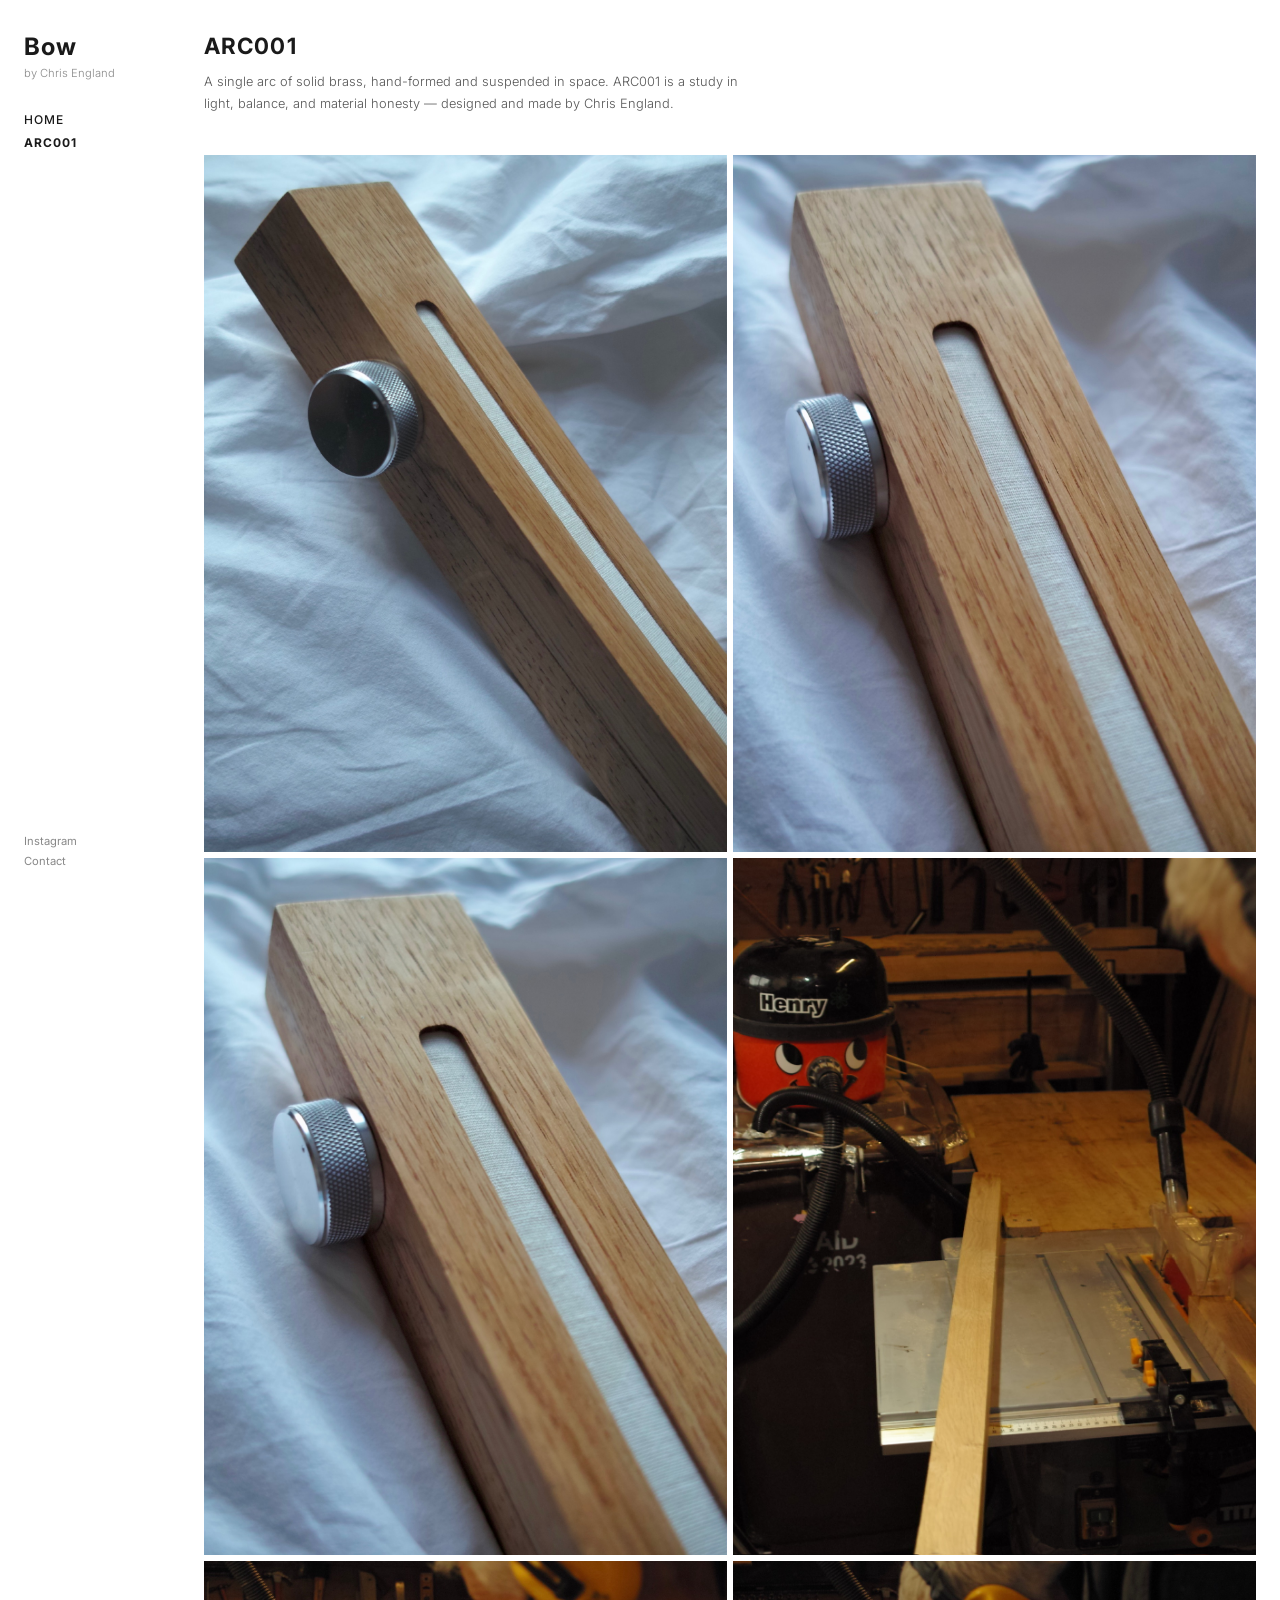
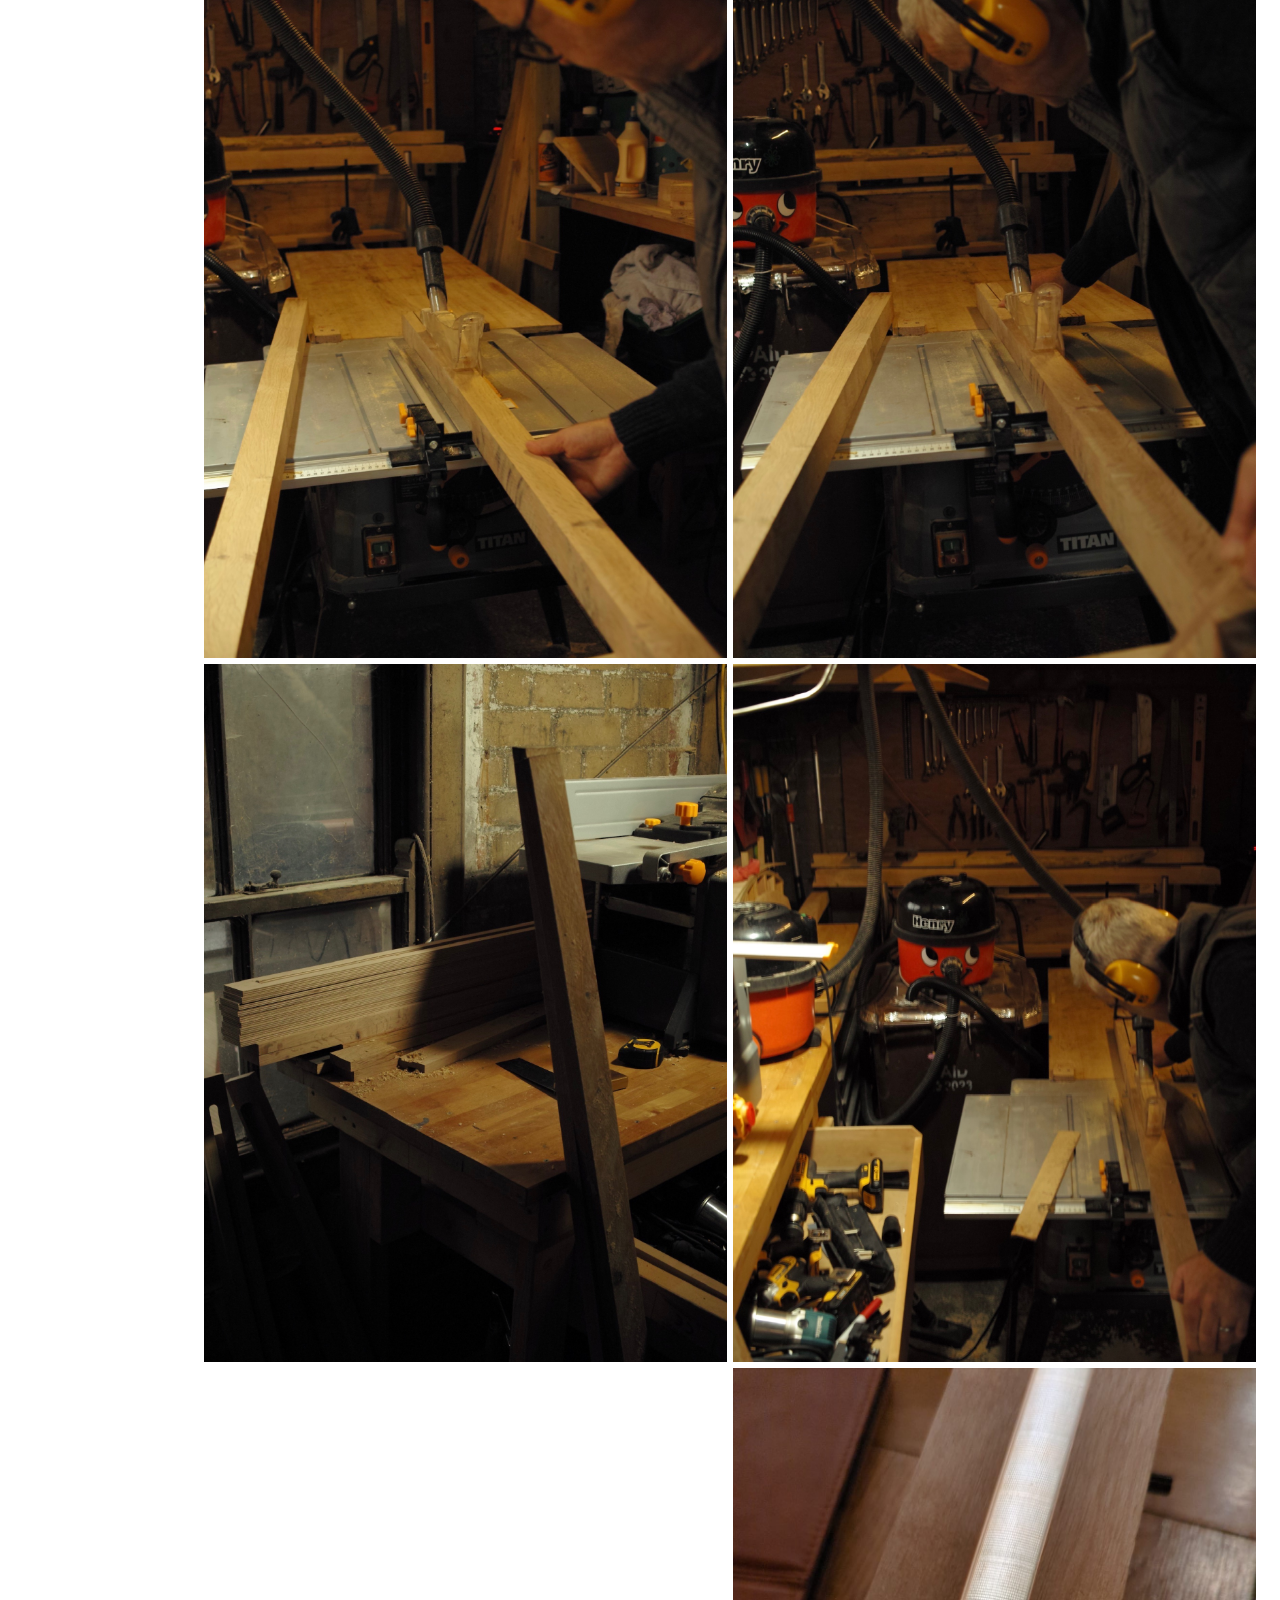
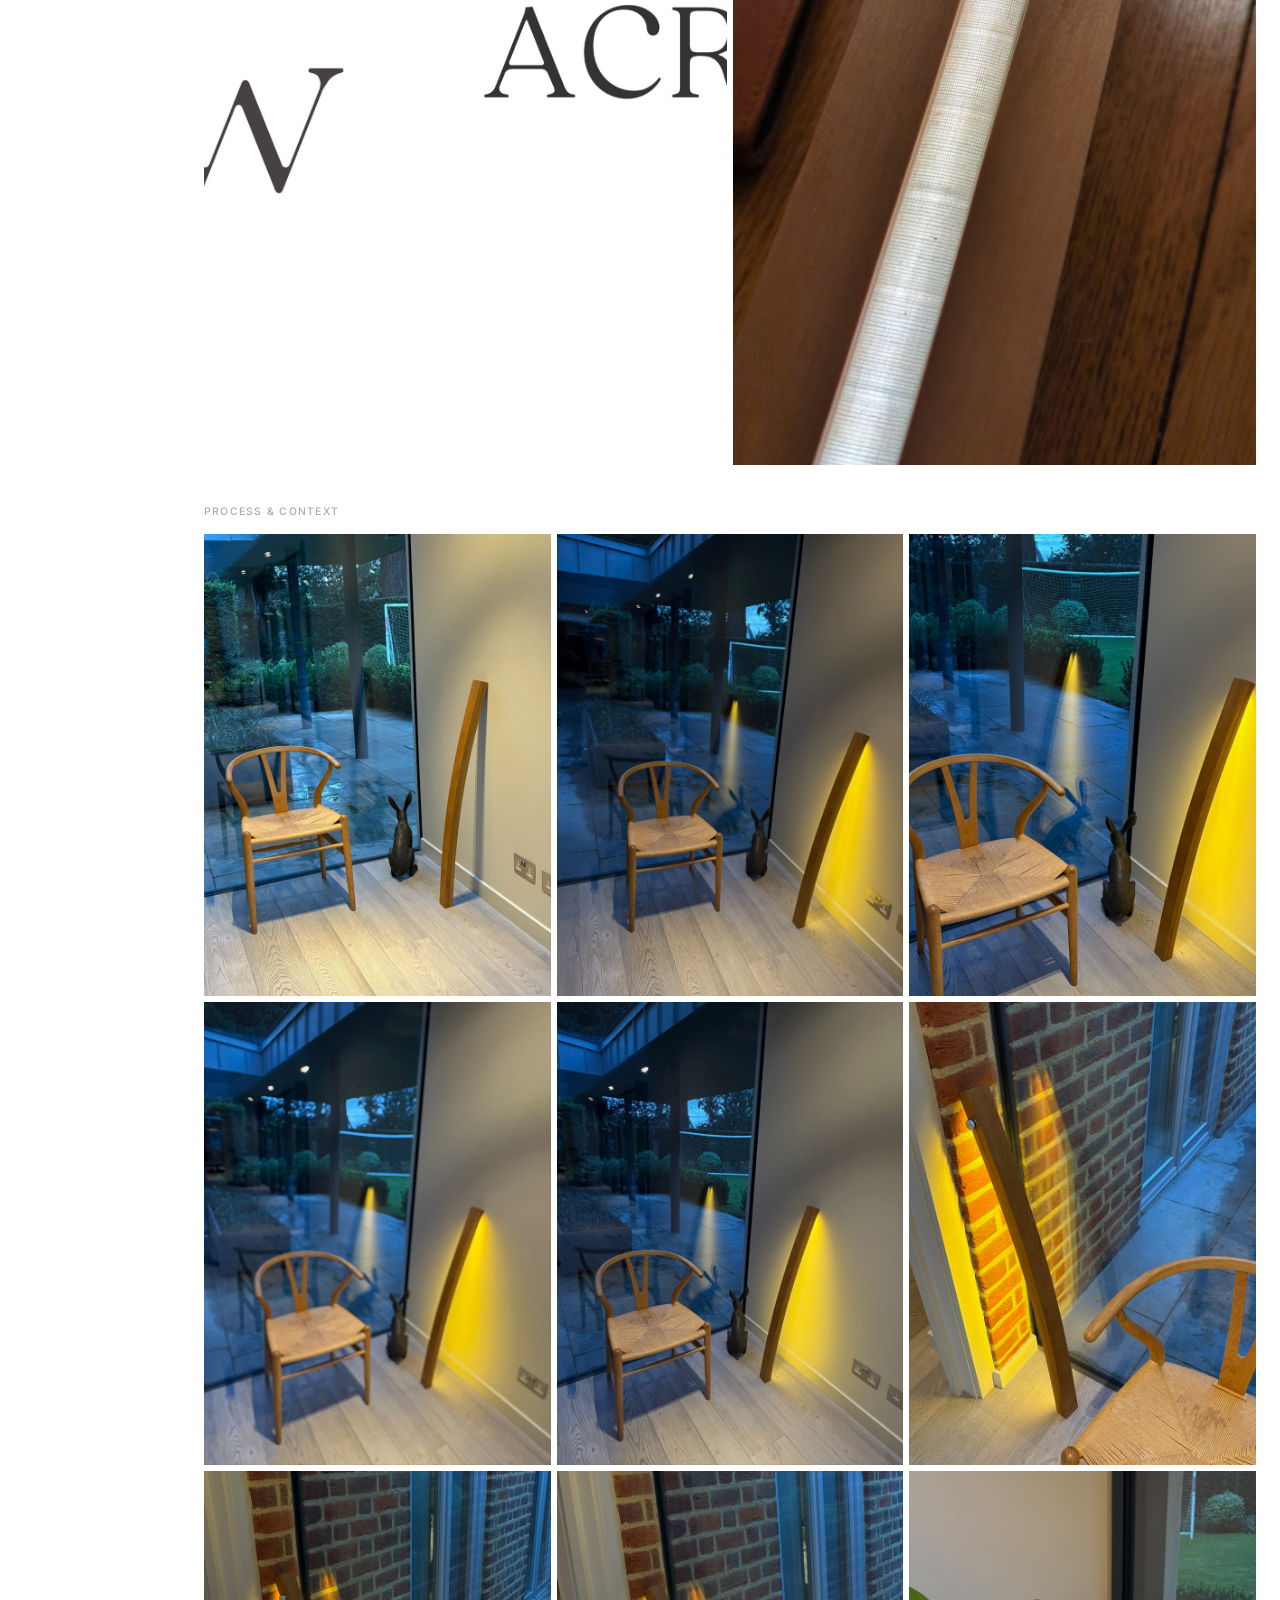
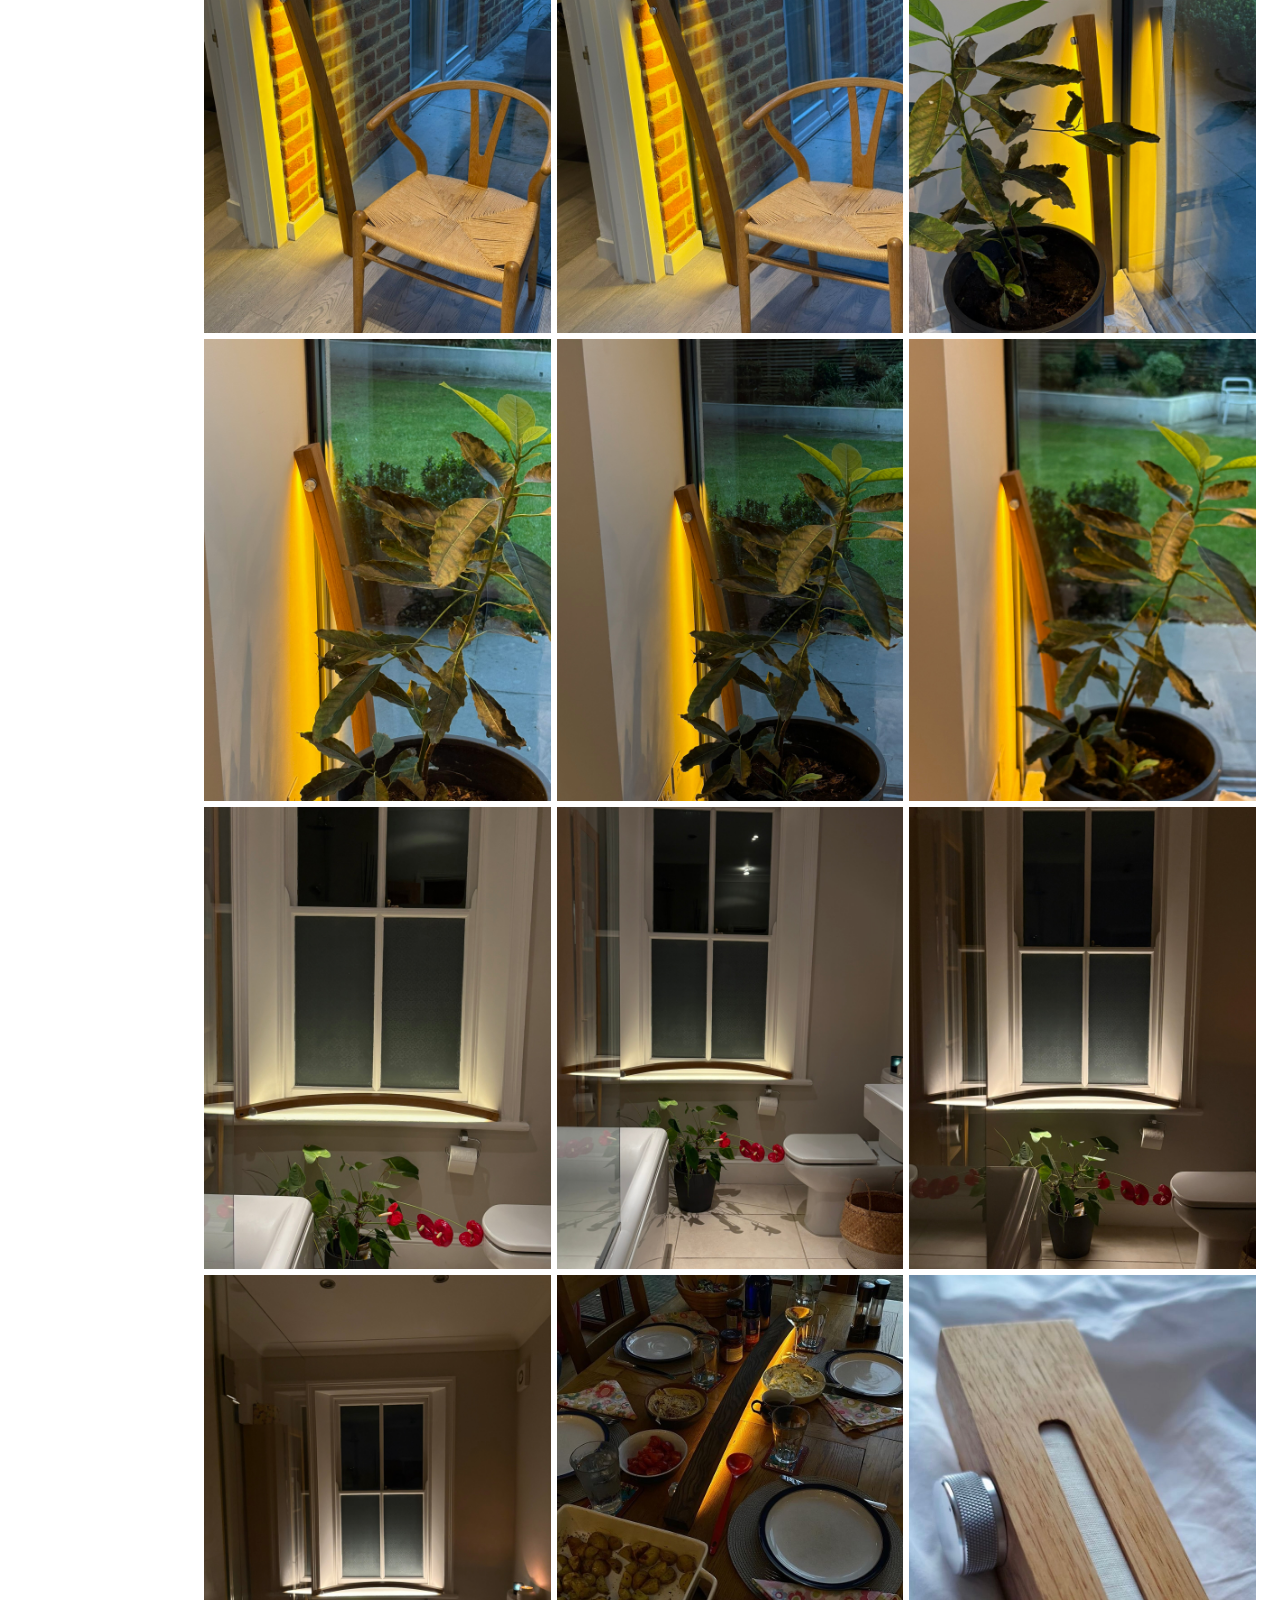
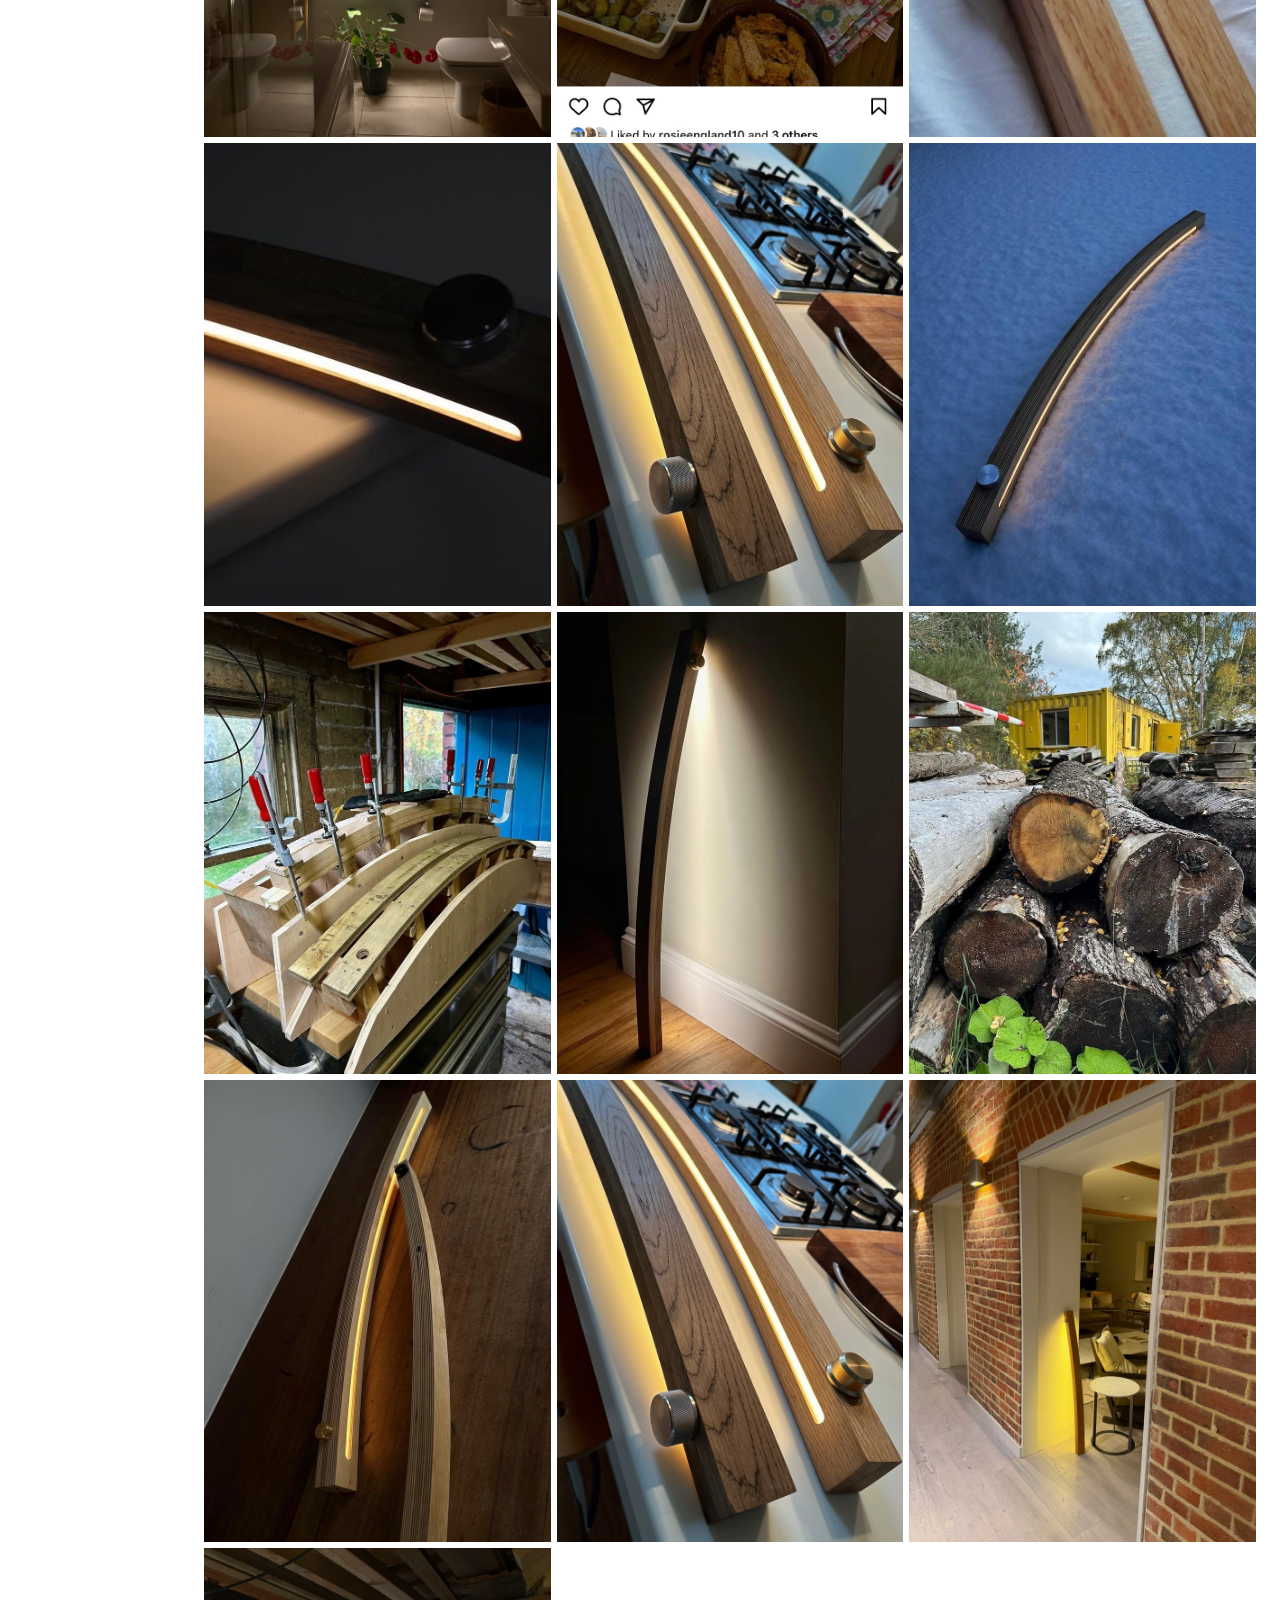
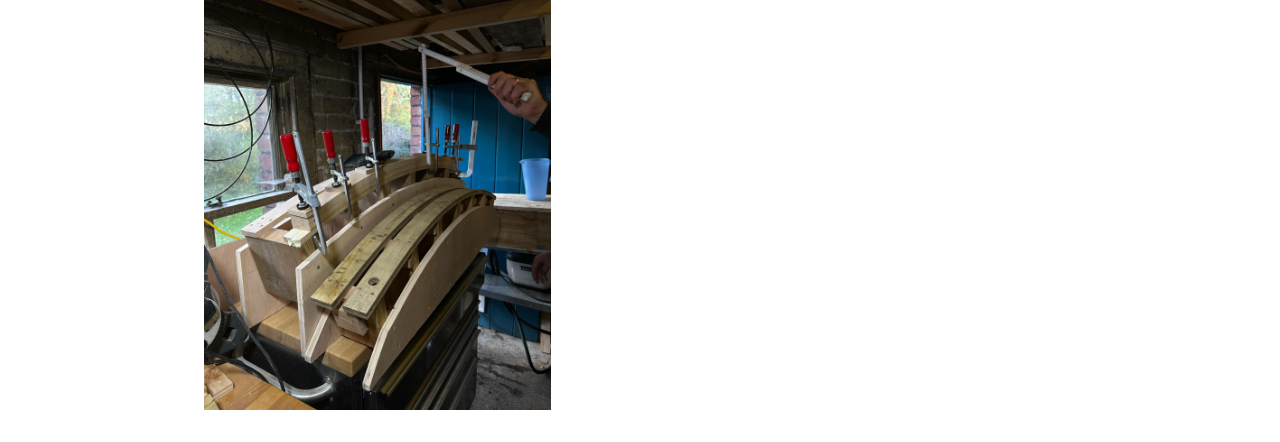
==== arc001.html @ fd69b8cd "Launch Bow website — rebrand, real photos, ARC001 page - Rebrand from OVUUD placeholder to Bow by Ch" ====
<!DOCTYPE html>
<html lang="en">

<head>
  <meta charset="UTF-8" />
  <meta name="viewport" content="width=device-width, initial-scale=1.0" />
  <title>ARC001 — Bow by Chris England</title>

  <!-- Google Font: Inter (clean, modern sans-serif) -->
  <link href="https://fonts.googleapis.com/css2?family=Inter:wght@300;400;500;700&display=swap" rel="stylesheet">

  <!-- Shared stylesheet -->
  <link rel="stylesheet" href="style.css" />
</head>

<body>

  <!-- ── Left sidebar ── -->
  <aside class="sidebar">

    <div class="sidebar-top">
      <div class="logo">Bow</div>
      <div class="logo-sub">by Chris England</div>
    </div>

    <nav class="nav-primary">
      <a href="index.html" class="nav-link">HOME</a>
      <a href="arc001.html" class="nav-link active">ARC001</a>
    </nav>

    <nav class="nav-secondary">
      <a href="https://www.instagram.com/bowdesignuk?igsh=MWFjZWttdThmcTJocw%3D%3D" target="_blank" class="nav-link-small">Instagram</a>
      <a href="mailto:contact@bowdesign.co.uk" class="nav-link-small">Contact</a>
    </nav>

  </aside>

  <!-- ── Product page content ── -->
  <main class="product-page">

    <!-- Product title block -->
    <div class="product-header">
      <h1 class="product-title">ARC001</h1>
      <p class="product-desc">
        A single arc of solid brass, hand-formed and suspended in space.
        ARC001 is a study in light, balance, and material honesty —
        designed and made by Chris England.
      </p>
    </div>

    <!-- Professional hero shots — 2-column grid for larger presentation -->
    <section class="product-gallery-hero">

      <a href="#" class="gallery-item">
        <img src="images/SDIM0216.JPG" alt="ARC001" />
      </a>

      <a href="#" class="gallery-item">
        <img src="images/SDIM0217.JPG" alt="ARC001" />
      </a>

      <a href="#" class="gallery-item">
        <img src="images/SDIM0218.JPG" alt="ARC001" />
      </a>

      <a href="#" class="gallery-item">
        <img src="images/SDIM0248.JPG" alt="ARC001" />
      </a>

      <a href="#" class="gallery-item">
        <img src="images/SDIM0250.JPG" alt="ARC001" />
      </a>

      <a href="#" class="gallery-item">
        <img src="images/SDIM0251.JPG" alt="ARC001" />
      </a>

      <a href="#" class="gallery-item">
        <img src="images/SDIM0256.JPG" alt="ARC001" />
      </a>

      <a href="#" class="gallery-item">
        <img src="images/SDIM0260.JPG" alt="ARC001" />
      </a>

      <a href="#" class="gallery-item">
        <img src="images/comp.JPG" alt="ARC001 composition" />
      </a>

      <a href="#" class="gallery-item">
        <img src="images/ebaec9ed-5443-4f16-b64b-aadebb4566bd.JPG" alt="ARC001" />
      </a>

    </section>

    <!-- Section heading for context / story images -->
    <div class="section-label">Process &amp; Context</div>

    <!-- Story / context images — back to 3 columns -->
    <section class="gallery">

      <a href="#" class="gallery-item">
        <img src="images/IMG_0143.JPG" alt="ARC001 process" />
      </a>

      <a href="#" class="gallery-item">
        <img src="images/IMG_0144.JPG" alt="ARC001 process" />
      </a>

      <a href="#" class="gallery-item">
        <img src="images/IMG_0145.JPG" alt="ARC001 process" />
      </a>

      <a href="#" class="gallery-item">
        <img src="images/IMG_0146.JPG" alt="ARC001 process" />
      </a>

      <a href="#" class="gallery-item">
        <img src="images/IMG_0147.JPG" alt="ARC001 process" />
      </a>

      <a href="#" class="gallery-item">
        <img src="images/IMG_0149.JPG" alt="ARC001 process" />
      </a>

      <a href="#" class="gallery-item">
        <img src="images/IMG_0150.JPG" alt="ARC001 process" />
      </a>

      <a href="#" class="gallery-item">
        <img src="images/IMG_0151.JPG" alt="ARC001 process" />
      </a>

      <a href="#" class="gallery-item">
        <img src="images/IMG_0154.JPG" alt="ARC001 process" />
      </a>

      <a href="#" class="gallery-item">
        <img src="images/IMG_0155.JPG" alt="ARC001 process" />
      </a>

      <a href="#" class="gallery-item">
        <img src="images/IMG_0156.JPG" alt="ARC001 process" />
      </a>

      <a href="#" class="gallery-item">
        <img src="images/IMG_0157.JPG" alt="ARC001 process" />
      </a>

      <a href="#" class="gallery-item">
        <img src="images/IMG_0403.JPG" alt="ARC001 process" />
      </a>

      <a href="#" class="gallery-item">
        <img src="images/IMG_0406.JPG" alt="ARC001 process" />
      </a>

      <a href="#" class="gallery-item">
        <img src="images/IMG_0409.JPG" alt="ARC001 process" />
      </a>

      <a href="#" class="gallery-item">
        <img src="images/IMG_0415.JPG" alt="ARC001 process" />
      </a>

      <a href="#" class="gallery-item">
        <img src="images/IMG_1294.JPG" alt="ARC001 in context" />
      </a>

      <a href="#" class="gallery-item">
        <img src="images/IMG_1295.JPG" alt="ARC001 in context" />
      </a>

      <a href="#" class="gallery-item">
        <img src="images/IMG_1296.JPG" alt="ARC001 in context" />
      </a>

      <a href="#" class="gallery-item">
        <img src="images/IMG_1297.JPG" alt="ARC001 in context" />
      </a>

      <a href="#" class="gallery-item">
        <img src="images/IMG_1298.JPG" alt="ARC001 in context" />
      </a>

      <a href="#" class="gallery-item">
        <img src="images/IMG_1299.JPG" alt="ARC001 in context" />
      </a>

      <a href="#" class="gallery-item">
        <img src="images/IMG_1300.JPG" alt="ARC001 in context" />
      </a>

      <a href="#" class="gallery-item">
        <img src="images/IMG_1301.JPG" alt="ARC001 in context" />
      </a>

      <a href="#" class="gallery-item">
        <img src="images/IMG_1302.JPG" alt="ARC001 in context" />
      </a>

      <a href="#" class="gallery-item">
        <img src="images/IMG_3448.JPG" alt="ARC001 in context" />
      </a>

      <a href="#" class="gallery-item">
        <img src="images/IMG_3523.JPG" alt="ARC001 in context" />
      </a>

      <a href="#" class="gallery-item">
        <img src="images/IMG_3665.JPG" alt="ARC001 in context" />
      </a>

    </section>

  </main>

</body>

</html>
---- style.css ----
/* ── Reset: remove default browser spacing and sizing quirks ── */
* {
  margin: 0;
  padding: 0;
  box-sizing: border-box;
}

/* ── Base page styles ── */
body {
  font-family: 'Inter', -apple-system, BlinkMacSystemFont, sans-serif;
  background: #ffffff;
  color: #1a1a1a;
  display: flex;          /* Sidebar and gallery sit side by side */
  min-height: 100vh;
}

/* ════════════════════════════════════════
   SIDEBAR
   Fixed to the left, full page height
════════════════════════════════════════ */
.sidebar {
  position: fixed;        /* Stays in place while gallery scrolls */
  top: 0;
  left: 0;
  width: 180px;           /* Narrow sidebar — same proportions as OVUUD */
  height: 100vh;          /* Full viewport height */
  padding: 2rem 1.5rem;
  display: flex;
  flex-direction: column; /* Stack logo, nav, and secondary links vertically */
  background: #ffffff;
  z-index: 10;            /* Keeps sidebar on top of scrolling content */
}

/* ── Logo: brand name at the top of the sidebar ── */
.logo {
  font-size: 1.5rem;
  font-weight: 700;
  letter-spacing: 0.05em;
  color: #1a1a1a;
  margin-bottom: 0.3rem;
}

/* ── Subtitle: "by Benjamin Gillespie" — small and light ── */
.logo-sub {
  font-size: 0.7rem;
  font-weight: 300;
  color: #888;
  margin-bottom: 2rem;
}

/* ── Primary navigation (HOME, HANGING, etc.) ── */
.nav-primary {
  display: flex;
  flex-direction: column;
  gap: 0.5rem;
}

/* ── Shared style for all primary nav links ── */
.nav-link {
  display: block;
  font-size: 0.75rem;
  font-weight: 500;
  letter-spacing: 0.08em;   /* Slight spacing between letters — feels editorial */
  text-decoration: none;
  color: #1a1a1a;
  transition: color 0.2s ease;
}

/* ── Active/current page link is bolder ── */
.nav-link.active {
  font-weight: 700;
}

/* ── Hover: links go slightly grey ── */
.nav-link:hover {
  color: #888;
}

/* ── Secondary links: Instagram, About & Contact ── */
.nav-secondary {
  margin-top: auto;           /* Pushes these links to the very bottom */
  display: flex;
  flex-direction: column;
  gap: 0.4rem;
}

.nav-link-small {
  font-size: 0.7rem;
  font-weight: 400;
  color: #888;
  text-decoration: none;
  transition: color 0.2s ease;
}

.nav-link-small:hover {
  color: #1a1a1a;
}

/* ════════════════════════════════════════
   GALLERY (main content area)
   3-column image grid, sits to the right of the sidebar
════════════════════════════════════════ */
.gallery {
  margin-left: 180px;       /* Match sidebar width so content doesn't overlap */
  padding: 1.5rem;
  display: grid;
  grid-template-columns: repeat(3, 1fr);  /* 3 equal columns */
  gap: 6px;                 /* Small gap between images — clean and tight */
  align-content: start;     /* Grid items start from the top */
  width: calc(100% - 180px);
}

/* ── Each image block is a clickable link ── */
.gallery-item {
  display: block;
  overflow: hidden;         /* Clips the image if it overflows the box */
  aspect-ratio: 3 / 4;     /* Portrait ratio — taller than wide, like OVUUD */
}

/* ── The image itself fills its container ── */
.gallery-item img {
  width: 100%;
  height: 100%;
  object-fit: cover;        /* Crops to fill without stretching */
  display: block;
  transition: opacity 0.25s ease;
}

/* ── Hover: image fades slightly ── */
.gallery-item:hover img {
  opacity: 0.8;
}

/* ════════════════════════════════════════
   PRODUCT PAGE (arc001.html)
   Different layout: product header + 2-col hero grid + 3-col context grid
════════════════════════════════════════ */

/* Main wrapper on product page — offset from sidebar, no grid */
.product-page {
  margin-left: 180px;
  width: calc(100% - 180px);
  padding: 2rem 1.5rem;
}

/* Product title and short description */
.product-header {
  max-width: 560px;
  margin-bottom: 2.5rem;
}

.product-title {
  font-size: 1.4rem;
  font-weight: 700;
  letter-spacing: 0.05em;
  color: #1a1a1a;
  margin-bottom: 0.75rem;
}

.product-desc {
  font-size: 0.8rem;
  font-weight: 300;
  color: #555;
  line-height: 1.7;
}

/* 2-column hero grid for the professional product shots */
.product-gallery-hero {
  display: grid;
  grid-template-columns: repeat(2, 1fr);
  gap: 6px;
  margin-bottom: 2.5rem;
}

/* Section label between hero shots and context images */
.section-label {
  font-size: 0.65rem;
  font-weight: 500;
  letter-spacing: 0.12em;
  text-transform: uppercase;
  color: #aaa;
  margin-bottom: 1rem;
}

/* On the product page, the .gallery is inline (no margin-left override needed) */
.product-page .gallery {
  margin-left: 0;
  width: 100%;
  padding: 0;
}

/* ════════════════════════════════════════
   RESPONSIVE: smaller screens
   Below 768px (tablet/mobile), the sidebar goes to the top
════════════════════════════════════════ */
@media (max-width: 768px) {
  body {
    flex-direction: column;
  }

  /* Sidebar becomes a horizontal top bar */
  .sidebar {
    position: relative;
    width: 100%;
    height: auto;
    padding: 1.2rem 1.5rem;
    flex-direction: row;
    align-items: center;
    flex-wrap: wrap;
    gap: 1rem;
  }

  .sidebar-top {
    flex-shrink: 0;
  }

  .logo-sub {
    margin-bottom: 0;
  }

  .nav-primary {
    flex-direction: row;
    gap: 1rem;
  }

  /* Hide secondary nav on mobile to keep header clean */
  .nav-secondary {
    display: none;
  }

  /* Gallery takes full width on mobile */
  .gallery {
    margin-left: 0;
    width: 100%;
    grid-template-columns: repeat(2, 1fr); /* 2 columns on mobile */
  }

  /* Product page adjustments on mobile */
  .product-page {
    margin-left: 0;
    width: 100%;
  }

  .product-gallery-hero {
    grid-template-columns: 1fr; /* Stack to single column on mobile */
  }
}
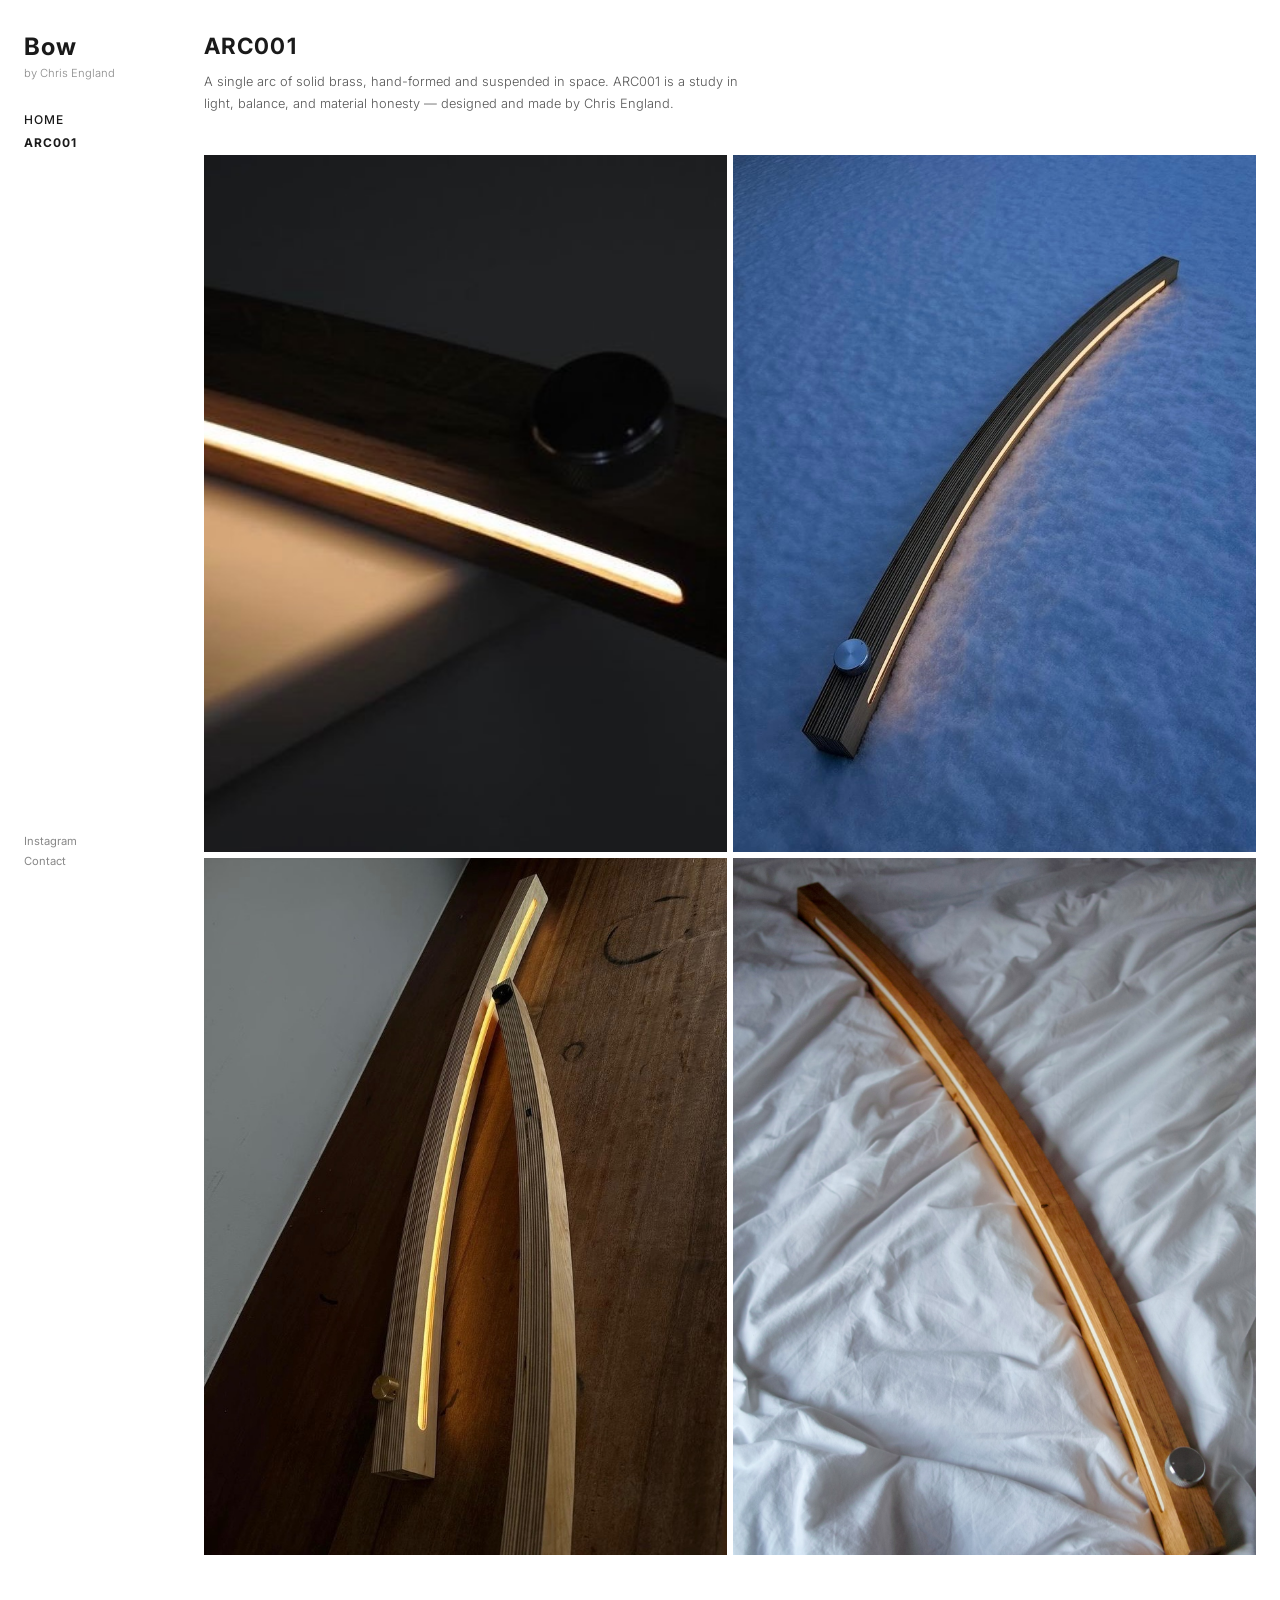
==== commit 3ff90725: "Update images — reorganised into home and product subfolders - Home page: 18 curated images in image" ====
--- a/arc001.html
+++ b/arc001.html
@@ -35,10 +35,10 @@
 
   </aside>
 
-  <!-- ── Product page content ── -->
+  <!-- ── ARC001 product page ── -->
   <main class="product-page">
 
-    <!-- Product title block -->
+    <!-- Product title and description -->
     <div class="product-header">
       <h1 class="product-title">ARC001</h1>
       <p class="product-desc">
@@ -48,167 +48,23 @@
       </p>
     </div>
 
-    <!-- Professional hero shots — 2-column grid for larger presentation -->
+    <!-- 2-column grid for the 4 product images -->
     <section class="product-gallery-hero">
 
       <a href="#" class="gallery-item">
-        <img src="images/SDIM0216.JPG" alt="ARC001" />
+        <img src="images/product/IMG_1296.JPG" alt="ARC001" />
       </a>
 
       <a href="#" class="gallery-item">
-        <img src="images/SDIM0217.JPG" alt="ARC001" />
+        <img src="images/product/IMG_1298.JPG" alt="ARC001" />
       </a>
 
       <a href="#" class="gallery-item">
-        <img src="images/SDIM0218.JPG" alt="ARC001" />
+        <img src="images/product/IMG_1302.JPG" alt="ARC001" />
       </a>
 
       <a href="#" class="gallery-item">
-        <img src="images/SDIM0248.JPG" alt="ARC001" />
-      </a>
-
-      <a href="#" class="gallery-item">
-        <img src="images/SDIM0250.JPG" alt="ARC001" />
-      </a>
-
-      <a href="#" class="gallery-item">
-        <img src="images/SDIM0251.JPG" alt="ARC001" />
-      </a>
-
-      <a href="#" class="gallery-item">
-        <img src="images/SDIM0256.JPG" alt="ARC001" />
-      </a>
-
-      <a href="#" class="gallery-item">
-        <img src="images/SDIM0260.JPG" alt="ARC001" />
-      </a>
-
-      <a href="#" class="gallery-item">
-        <img src="images/comp.JPG" alt="ARC001 composition" />
-      </a>
-
-      <a href="#" class="gallery-item">
-        <img src="images/ebaec9ed-5443-4f16-b64b-aadebb4566bd.JPG" alt="ARC001" />
-      </a>
-
-    </section>
-
-    <!-- Section heading for context / story images -->
-    <div class="section-label">Process &amp; Context</div>
-
-    <!-- Story / context images — back to 3 columns -->
-    <section class="gallery">
-
-      <a href="#" class="gallery-item">
-        <img src="images/IMG_0143.JPG" alt="ARC001 process" />
-      </a>
-
-      <a href="#" class="gallery-item">
-        <img src="images/IMG_0144.JPG" alt="ARC001 process" />
-      </a>
-
-      <a href="#" class="gallery-item">
-        <img src="images/IMG_0145.JPG" alt="ARC001 process" />
-      </a>
-
-      <a href="#" class="gallery-item">
-        <img src="images/IMG_0146.JPG" alt="ARC001 process" />
-      </a>
-
-      <a href="#" class="gallery-item">
-        <img src="images/IMG_0147.JPG" alt="ARC001 process" />
-      </a>
-
-      <a href="#" class="gallery-item">
-        <img src="images/IMG_0149.JPG" alt="ARC001 process" />
-      </a>
-
-      <a href="#" class="gallery-item">
-        <img src="images/IMG_0150.JPG" alt="ARC001 process" />
-      </a>
-
-      <a href="#" class="gallery-item">
-        <img src="images/IMG_0151.JPG" alt="ARC001 process" />
-      </a>
-
-      <a href="#" class="gallery-item">
-        <img src="images/IMG_0154.JPG" alt="ARC001 process" />
-      </a>
-
-      <a href="#" class="gallery-item">
-        <img src="images/IMG_0155.JPG" alt="ARC001 process" />
-      </a>
-
-      <a href="#" class="gallery-item">
-        <img src="images/IMG_0156.JPG" alt="ARC001 process" />
-      </a>
-
-      <a href="#" class="gallery-item">
-        <img src="images/IMG_0157.JPG" alt="ARC001 process" />
-      </a>
-
-      <a href="#" class="gallery-item">
-        <img src="images/IMG_0403.JPG" alt="ARC001 process" />
-      </a>
-
-      <a href="#" class="gallery-item">
-        <img src="images/IMG_0406.JPG" alt="ARC001 process" />
-      </a>
-
-      <a href="#" class="gallery-item">
-        <img src="images/IMG_0409.JPG" alt="ARC001 process" />
-      </a>
-
-      <a href="#" class="gallery-item">
-        <img src="images/IMG_0415.JPG" alt="ARC001 process" />
-      </a>
-
-      <a href="#" class="gallery-item">
-        <img src="images/IMG_1294.JPG" alt="ARC001 in context" />
-      </a>
-
-      <a href="#" class="gallery-item">
-        <img src="images/IMG_1295.JPG" alt="ARC001 in context" />
-      </a>
-
-      <a href="#" class="gallery-item">
-        <img src="images/IMG_1296.JPG" alt="ARC001 in context" />
-      </a>
-
-      <a href="#" class="gallery-item">
-        <img src="images/IMG_1297.JPG" alt="ARC001 in context" />
-      </a>
-
-      <a href="#" class="gallery-item">
-        <img src="images/IMG_1298.JPG" alt="ARC001 in context" />
-      </a>
-
-      <a href="#" class="gallery-item">
-        <img src="images/IMG_1299.JPG" alt="ARC001 in context" />
-      </a>
-
-      <a href="#" class="gallery-item">
-        <img src="images/IMG_1300.JPG" alt="ARC001 in context" />
-      </a>
-
-      <a href="#" class="gallery-item">
-        <img src="images/IMG_1301.JPG" alt="ARC001 in context" />
-      </a>
-
-      <a href="#" class="gallery-item">
-        <img src="images/IMG_1302.JPG" alt="ARC001 in context" />
-      </a>
-
-      <a href="#" class="gallery-item">
-        <img src="images/IMG_3448.JPG" alt="ARC001 in context" />
-      </a>
-
-      <a href="#" class="gallery-item">
-        <img src="images/IMG_3523.JPG" alt="ARC001 in context" />
-      </a>
-
-      <a href="#" class="gallery-item">
-        <img src="images/IMG_3665.JPG" alt="ARC001 in context" />
+        <img src="images/product/IMG_5469.JPG" alt="ARC001" />
       </a>
 
     </section>
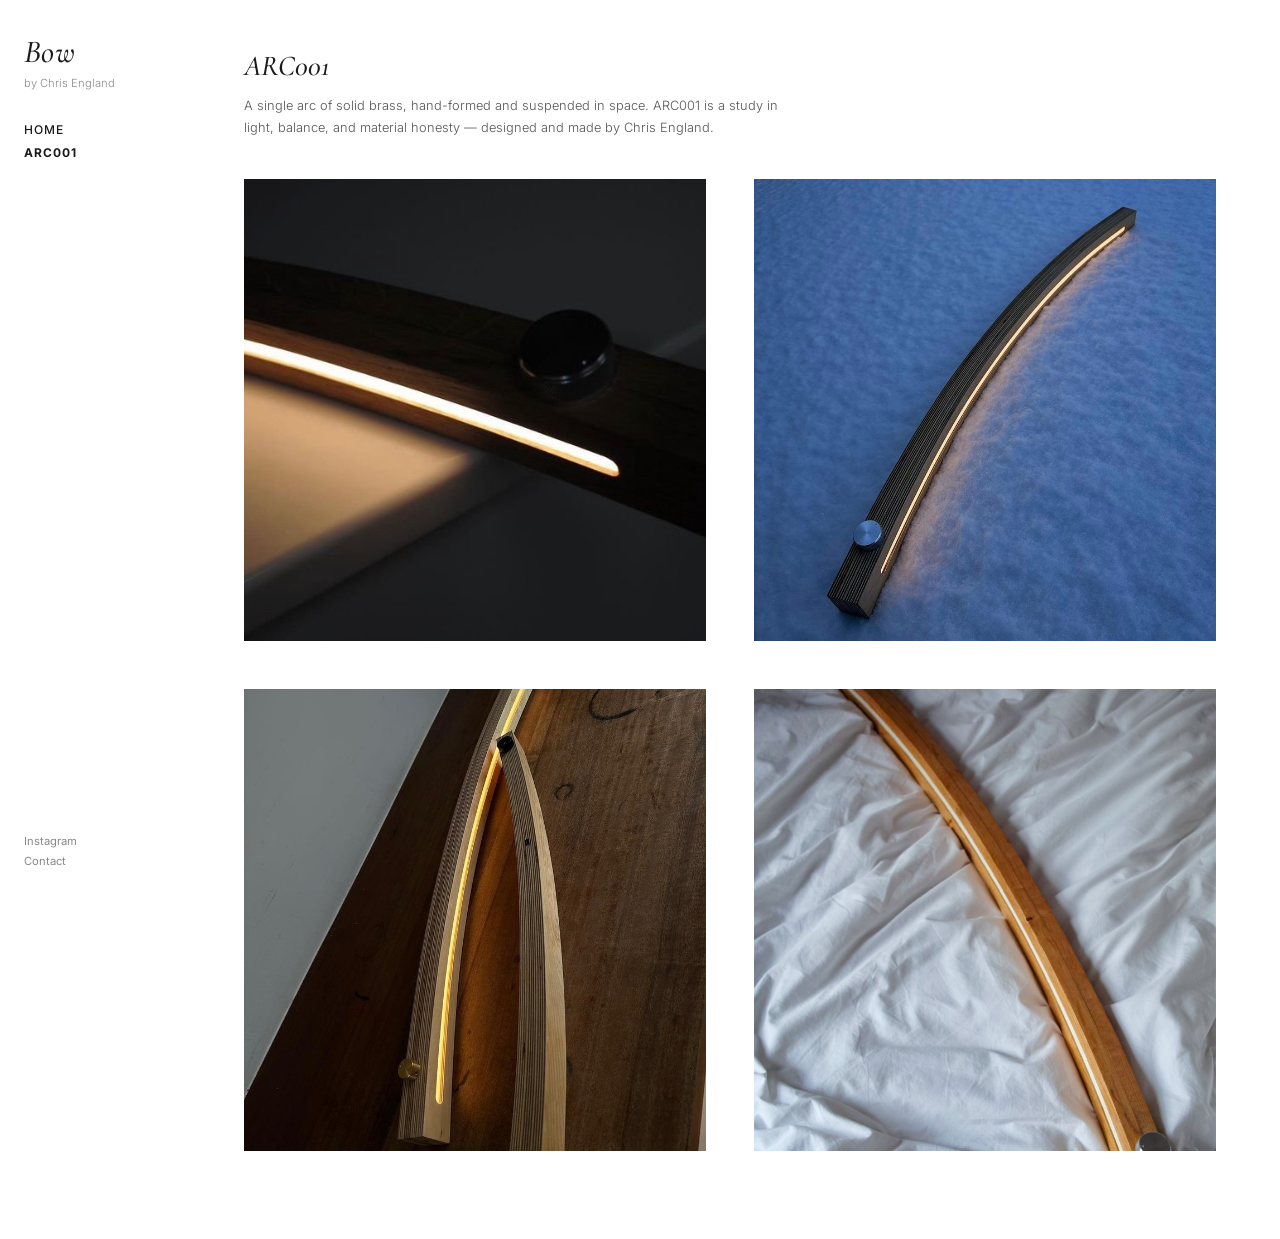
==== commit 25764b5b: "Bigger gaps, smaller images, Cormorant Garamond logo, mixed order - Gallery: 48px gaps, 3rem/4rem ou" ====
--- a/arc001.html
+++ b/arc001.html
@@ -6,8 +6,8 @@
   <meta name="viewport" content="width=device-width, initial-scale=1.0" />
   <title>ARC001 — Bow by Chris England</title>
 
-  <!-- Google Font: Inter (clean, modern sans-serif) -->
-  <link href="https://fonts.googleapis.com/css2?family=Inter:wght@300;400;500;700&display=swap" rel="stylesheet">
+  <!-- Google Fonts: Inter for body, Cormorant Garamond for the Bow logo -->
+  <link href="https://fonts.googleapis.com/css2?family=Cormorant+Garamond:ital,wght@1,400;1,500&family=Inter:wght@300;400;500;700&display=swap" rel="stylesheet">
 
   <!-- Shared stylesheet -->
   <link rel="stylesheet" href="style.css" />
--- a/style.css
+++ b/style.css
@@ -10,7 +10,7 @@
   font-family: 'Inter', -apple-system, BlinkMacSystemFont, sans-serif;
   background: #ffffff;
   color: #1a1a1a;
-  display: flex;          /* Sidebar and gallery sit side by side */
+  display: flex;
   min-height: 100vh;
 }
 
@@ -19,28 +19,30 @@
    Fixed to the left, full page height
 ════════════════════════════════════════ */
 .sidebar {
-  position: fixed;        /* Stays in place while gallery scrolls */
+  position: fixed;
   top: 0;
   left: 0;
-  width: 180px;           /* Narrow sidebar — same proportions as OVUUD */
-  height: 100vh;          /* Full viewport height */
+  width: 180px;
+  height: 100vh;
   padding: 2rem 1.5rem;
   display: flex;
-  flex-direction: column; /* Stack logo, nav, and secondary links vertically */
+  flex-direction: column;
   background: #ffffff;
-  z-index: 10;            /* Keeps sidebar on top of scrolling content */
-}
-
-/* ── Logo: brand name at the top of the sidebar ── */
+  z-index: 10;
+}
+
+/* ── Logo: uses elegant serif font to match Bow brand identity ── */
 .logo {
-  font-size: 1.5rem;
-  font-weight: 700;
-  letter-spacing: 0.05em;
+  font-family: 'Cormorant Garamond', serif;
+  font-style: italic;
+  font-size: 2rem;
+  font-weight: 500;
+  letter-spacing: 0.01em;
   color: #1a1a1a;
   margin-bottom: 0.3rem;
 }
 
-/* ── Subtitle: "by Benjamin Gillespie" — small and light ── */
+/* ── Subtitle: small and light below logo ── */
 .logo-sub {
   font-size: 0.7rem;
   font-weight: 300;
@@ -48,37 +50,34 @@
   margin-bottom: 2rem;
 }
 
-/* ── Primary navigation (HOME, HANGING, etc.) ── */
+/* ── Primary navigation ── */
 .nav-primary {
   display: flex;
   flex-direction: column;
   gap: 0.5rem;
 }
 
-/* ── Shared style for all primary nav links ── */
 .nav-link {
   display: block;
   font-size: 0.75rem;
   font-weight: 500;
-  letter-spacing: 0.08em;   /* Slight spacing between letters — feels editorial */
+  letter-spacing: 0.08em;
   text-decoration: none;
   color: #1a1a1a;
   transition: color 0.2s ease;
 }
 
-/* ── Active/current page link is bolder ── */
 .nav-link.active {
   font-weight: 700;
 }
 
-/* ── Hover: links go slightly grey ── */
 .nav-link:hover {
   color: #888;
 }
 
-/* ── Secondary links: Instagram, About & Contact ── */
+/* ── Secondary links pushed to the bottom ── */
 .nav-secondary {
-  margin-top: auto;           /* Pushes these links to the very bottom */
+  margin-top: auto;
   display: flex;
   flex-direction: column;
   gap: 0.4rem;
@@ -97,62 +96,60 @@
 }
 
 /* ════════════════════════════════════════
-   GALLERY (main content area)
-   3-column image grid, sits to the right of the sidebar
+   GALLERY
+   3 columns, generous white gaps — matches ovuud.com spacing
 ════════════════════════════════════════ */
 .gallery {
-  margin-left: 180px;       /* Match sidebar width so content doesn't overlap */
-  padding: 1.5rem;
+  margin-left: 180px;
+  padding: 3rem 4rem;           /* Large outer padding shrinks images relative to the page */
   display: grid;
-  grid-template-columns: repeat(3, 1fr);  /* 3 equal columns */
-  gap: 6px;                 /* Small gap between images — clean and tight */
-  align-content: start;     /* Grid items start from the top */
+  grid-template-columns: repeat(3, 1fr);
+  gap: 48px;                    /* Wide white borders between images */
+  align-content: start;
   width: calc(100% - 180px);
 }
 
-/* ── Each image block is a clickable link ── */
+/* ── Each image block ── */
 .gallery-item {
   display: block;
-  overflow: hidden;         /* Clips the image if it overflows the box */
-  aspect-ratio: 3 / 4;     /* Portrait ratio — taller than wide, like OVUUD */
-}
-
-/* ── The image itself fills its container ── */
+  overflow: hidden;
+  aspect-ratio: 1 / 1;         /* Square ratio — cleaner and closer to ovuud look */
+}
+
+/* ── Image fills its cell ── */
 .gallery-item img {
   width: 100%;
   height: 100%;
-  object-fit: cover;        /* Crops to fill without stretching */
+  object-fit: cover;
   display: block;
   transition: opacity 0.25s ease;
 }
 
-/* ── Hover: image fades slightly ── */
+/* ── Subtle fade on hover ── */
 .gallery-item:hover img {
   opacity: 0.8;
 }
 
 /* ════════════════════════════════════════
    PRODUCT PAGE (arc001.html)
-   Different layout: product header + 2-col hero grid + 3-col context grid
-════════════════════════════════════════ */
-
-/* Main wrapper on product page — offset from sidebar, no grid */
+════════════════════════════════════════ */
+
 .product-page {
   margin-left: 180px;
   width: calc(100% - 180px);
-  padding: 2rem 1.5rem;
-}
-
-/* Product title and short description */
+  padding: 3rem 4rem;
+}
+
 .product-header {
   max-width: 560px;
   margin-bottom: 2.5rem;
 }
 
 .product-title {
-  font-size: 1.4rem;
-  font-weight: 700;
-  letter-spacing: 0.05em;
+  font-family: 'Cormorant Garamond', serif;
+  font-style: italic;
+  font-size: 1.8rem;
+  font-weight: 500;
   color: #1a1a1a;
   margin-bottom: 0.75rem;
 }
@@ -164,15 +161,14 @@
   line-height: 1.7;
 }
 
-/* 2-column hero grid for the professional product shots */
+/* 2-column grid for product images */
 .product-gallery-hero {
   display: grid;
   grid-template-columns: repeat(2, 1fr);
-  gap: 6px;
+  gap: 48px;
   margin-bottom: 2.5rem;
 }
 
-/* Section label between hero shots and context images */
 .section-label {
   font-size: 0.65rem;
   font-weight: 500;
@@ -182,7 +178,6 @@
   margin-bottom: 1rem;
 }
 
-/* On the product page, the .gallery is inline (no margin-left override needed) */
 .product-page .gallery {
   margin-left: 0;
   width: 100%;
@@ -190,15 +185,13 @@
 }
 
 /* ════════════════════════════════════════
-   RESPONSIVE: smaller screens
-   Below 768px (tablet/mobile), the sidebar goes to the top
+   RESPONSIVE: mobile
 ════════════════════════════════════════ */
 @media (max-width: 768px) {
   body {
     flex-direction: column;
   }
 
-  /* Sidebar becomes a horizontal top bar */
   .sidebar {
     position: relative;
     width: 100%;
@@ -223,25 +216,26 @@
     gap: 1rem;
   }
 
-  /* Hide secondary nav on mobile to keep header clean */
   .nav-secondary {
     display: none;
   }
 
-  /* Gallery takes full width on mobile */
   .gallery {
     margin-left: 0;
     width: 100%;
-    grid-template-columns: repeat(2, 1fr); /* 2 columns on mobile */
-  }
-
-  /* Product page adjustments on mobile */
+    padding: 1rem;
+    grid-template-columns: repeat(2, 1fr);
+    gap: 16px;
+  }
+
   .product-page {
     margin-left: 0;
     width: 100%;
+    padding: 1rem;
   }
 
   .product-gallery-hero {
-    grid-template-columns: 1fr; /* Stack to single column on mobile */
-  }
-}
+    grid-template-columns: 1fr;
+    gap: 16px;
+  }
+}
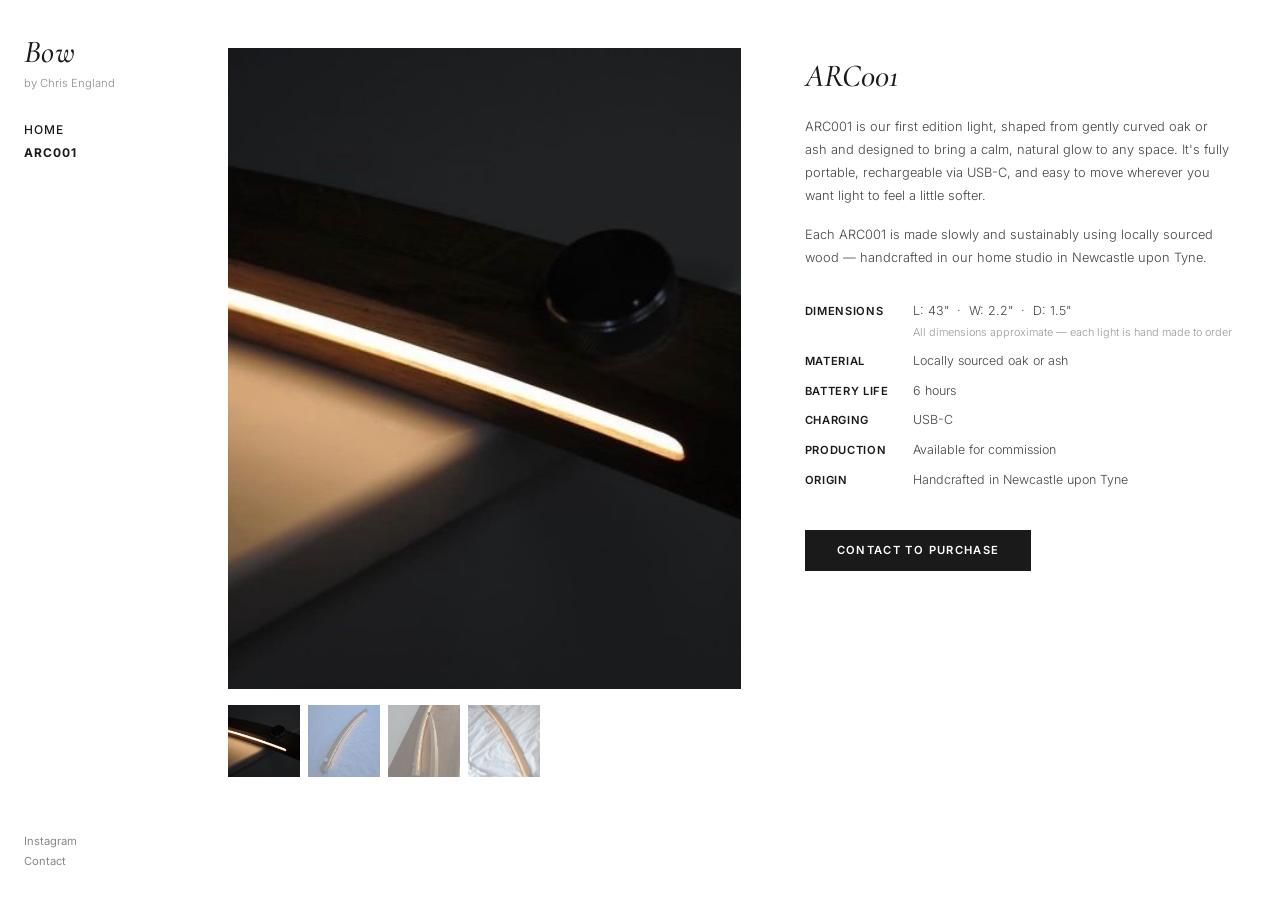
==== commit 230a897a: "Rebuild ARC001 page — ovuud-style product layout - Large main image left with clickable thumbnail st" ====
--- a/arc001.html
+++ b/arc001.html
@@ -35,41 +35,97 @@
 
   </aside>
 
-  <!-- ── ARC001 product page ── -->
+  <!-- ── ARC001 product page — two column layout ── -->
   <main class="product-page">
 
-    <!-- Product title and description -->
-    <div class="product-header">
-      <h1 class="product-title">ARC001</h1>
-      <p class="product-desc">
-        A single arc of solid brass, hand-formed and suspended in space.
-        ARC001 is a study in light, balance, and material honesty —
-        designed and made by Chris England.
-      </p>
+    <div class="product-layout">
+
+      <!-- LEFT: main image + thumbnail strip -->
+      <div class="product-images">
+
+        <!-- Main large image — changes when a thumbnail is clicked -->
+        <div class="product-main-image">
+          <img id="mainImage" src="images/product/IMG_1296.JPG" alt="ARC001" />
+        </div>
+
+        <!-- Thumbnail strip -->
+        <div class="product-thumbs">
+          <img src="images/product/IMG_1296.JPG" alt="ARC001 view 1"
+               class="thumb active" onclick="switchImage(this)" />
+          <img src="images/product/IMG_1298.JPG" alt="ARC001 view 2"
+               class="thumb" onclick="switchImage(this)" />
+          <img src="images/product/IMG_1302.JPG" alt="ARC001 view 3"
+               class="thumb" onclick="switchImage(this)" />
+          <img src="images/product/IMG_5469.JPG" alt="ARC001 view 4"
+               class="thumb" onclick="switchImage(this)" />
+        </div>
+
+      </div>
+
+      <!-- RIGHT: product title, description, specs, CTA -->
+      <div class="product-info">
+
+        <h1 class="product-title">ARC001</h1>
+
+        <p class="product-desc">
+          ARC001 is our first edition light, shaped from gently curved oak or ash
+          and designed to bring a calm, natural glow to any space. It's fully
+          portable, rechargeable via USB-C, and easy to move wherever you want
+          light to feel a little softer.
+        </p>
+
+        <p class="product-desc" style="margin-top: 1rem;">
+          Each ARC001 is made slowly and sustainably using locally sourced
+          wood — handcrafted in our home studio in Newcastle upon Tyne.
+        </p>
+
+        <!-- Specs table -->
+        <dl class="product-specs">
+          <dt>Dimensions</dt>
+          <dd>L: 43" &nbsp;·&nbsp; W: 2.2" &nbsp;·&nbsp; D: 1.5"<br>
+              <span class="spec-note">All dimensions approximate — each light is hand made to order</span>
+          </dd>
+
+          <dt>Material</dt>
+          <dd>Locally sourced oak or ash</dd>
+
+          <dt>Battery life</dt>
+          <dd>6 hours</dd>
+
+          <dt>Charging</dt>
+          <dd>USB-C</dd>
+
+          <dt>Production</dt>
+          <dd>Available for commission</dd>
+
+          <dt>Origin</dt>
+          <dd>Handcrafted in Newcastle upon Tyne</dd>
+        </dl>
+
+        <!-- Call to action -->
+        <a href="mailto:contact@bowdesign.co.uk" class="product-cta">
+          CONTACT TO PURCHASE
+        </a>
+
+      </div>
+
     </div>
 
-    <!-- 2-column grid for the 4 product images -->
-    <section class="product-gallery-hero">
+  </main>
 
-      <a href="#" class="gallery-item">
-        <img src="images/product/IMG_1296.JPG" alt="ARC001" />
-      </a>
+  <!-- Simple image switcher — clicking a thumbnail updates the main image -->
+  <script>
+    function switchImage(thumb) {
+      // Update main image src
+      document.getElementById('mainImage').src = thumb.src;
 
-      <a href="#" class="gallery-item">
-        <img src="images/product/IMG_1298.JPG" alt="ARC001" />
-      </a>
-
-      <a href="#" class="gallery-item">
-        <img src="images/product/IMG_1302.JPG" alt="ARC001" />
-      </a>
-
-      <a href="#" class="gallery-item">
-        <img src="images/product/IMG_5469.JPG" alt="ARC001" />
-      </a>
-
-    </section>
-
-  </main>
+      // Remove 'active' from all thumbs, add to clicked one
+      document.querySelectorAll('.thumb').forEach(function(t) {
+        t.classList.remove('active');
+      });
+      thumb.classList.add('active');
+    }
+  </script>
 
 </body>
 
--- a/style.css
+++ b/style.css
@@ -132,56 +132,138 @@
 
 /* ════════════════════════════════════════
    PRODUCT PAGE (arc001.html)
+   Layout mirrors ovuud.com/arc-i:
+   large image left, product info right
 ════════════════════════════════════════ */
 
 .product-page {
   margin-left: 180px;
   width: calc(100% - 180px);
-  padding: 3rem 4rem;
-}
-
-.product-header {
-  max-width: 560px;
-  margin-bottom: 2.5rem;
+  padding: 3rem 3rem;
+  min-height: 100vh;
+}
+
+/* Two-column layout: image | info */
+.product-layout {
+  display: grid;
+  grid-template-columns: 1.2fr 1fr;   /* Image slightly wider than info */
+  gap: 4rem;
+  align-items: start;
+}
+
+/* ── LEFT: image area ── */
+.product-images {
+  display: flex;
+  flex-direction: column;
+  gap: 1rem;
+}
+
+/* Main large image */
+.product-main-image {
+  width: 100%;
+  aspect-ratio: 4 / 5;
+  overflow: hidden;
+  background: #f5f5f5;
+}
+
+.product-main-image img {
+  width: 100%;
+  height: 100%;
+  object-fit: cover;
+  display: block;
+  transition: opacity 0.2s ease;
+}
+
+/* Thumbnail strip */
+.product-thumbs {
+  display: flex;
+  gap: 8px;
+}
+
+.thumb {
+  width: 72px;
+  height: 72px;
+  object-fit: cover;
+  cursor: pointer;
+  opacity: 0.5;
+  transition: opacity 0.2s ease;
+}
+
+.thumb:hover,
+.thumb.active {
+  opacity: 1;
+}
+
+/* ── RIGHT: product info ── */
+.product-info {
+  padding-top: 0.5rem;
 }
 
 .product-title {
   font-family: 'Cormorant Garamond', serif;
   font-style: italic;
-  font-size: 1.8rem;
+  font-size: 2rem;
   font-weight: 500;
   color: #1a1a1a;
-  margin-bottom: 0.75rem;
+  margin-bottom: 1.25rem;
 }
 
 .product-desc {
   font-size: 0.8rem;
   font-weight: 300;
-  color: #555;
-  line-height: 1.7;
-}
-
-/* 2-column grid for product images */
-.product-gallery-hero {
+  color: #444;
+  line-height: 1.8;
+}
+
+/* Specs: definition list styled as key/value rows */
+.product-specs {
+  margin-top: 2rem;
   display: grid;
-  grid-template-columns: repeat(2, 1fr);
-  gap: 48px;
-  margin-bottom: 2.5rem;
-}
-
-.section-label {
-  font-size: 0.65rem;
-  font-weight: 500;
+  grid-template-columns: auto 1fr;
+  gap: 0.6rem 1.5rem;
+  align-items: baseline;
+}
+
+.product-specs dt {
+  font-size: 0.7rem;
+  font-weight: 600;
+  letter-spacing: 0.06em;
+  text-transform: uppercase;
+  color: #1a1a1a;
+  white-space: nowrap;
+}
+
+.product-specs dd {
+  font-size: 0.78rem;
+  font-weight: 300;
+  color: #444;
+  line-height: 1.6;
+}
+
+.spec-note {
+  display: block;
+  font-size: 0.68rem;
+  color: #999;
+  margin-top: 0.2rem;
+}
+
+/* Contact to purchase button */
+.product-cta {
+  display: inline-block;
+  margin-top: 2.5rem;
+  padding: 0.85rem 2rem;
+  background: #1a1a1a;
+  color: #ffffff;
+  font-size: 0.7rem;
+  font-weight: 600;
   letter-spacing: 0.12em;
+  text-decoration: none;
   text-transform: uppercase;
-  color: #aaa;
-  margin-bottom: 1rem;
-}
-
-.product-page .gallery {
-  margin-left: 0;
-  width: 100%;
-  padding: 0;
+  transition: background 0.2s ease;
+}
+
+.product-cta:hover {
+  background: #444;
 }
 
 /* ════════════════════════════════════════
@@ -234,8 +316,14 @@
     padding: 1rem;
   }
 
-  .product-gallery-hero {
+  /* Stack image and info on mobile */
+  .product-layout {
     grid-template-columns: 1fr;
-    gap: 16px;
-  }
-}
+    gap: 2rem;
+  }
+
+  .thumb {
+    width: 56px;
+    height: 56px;
+  }
+}
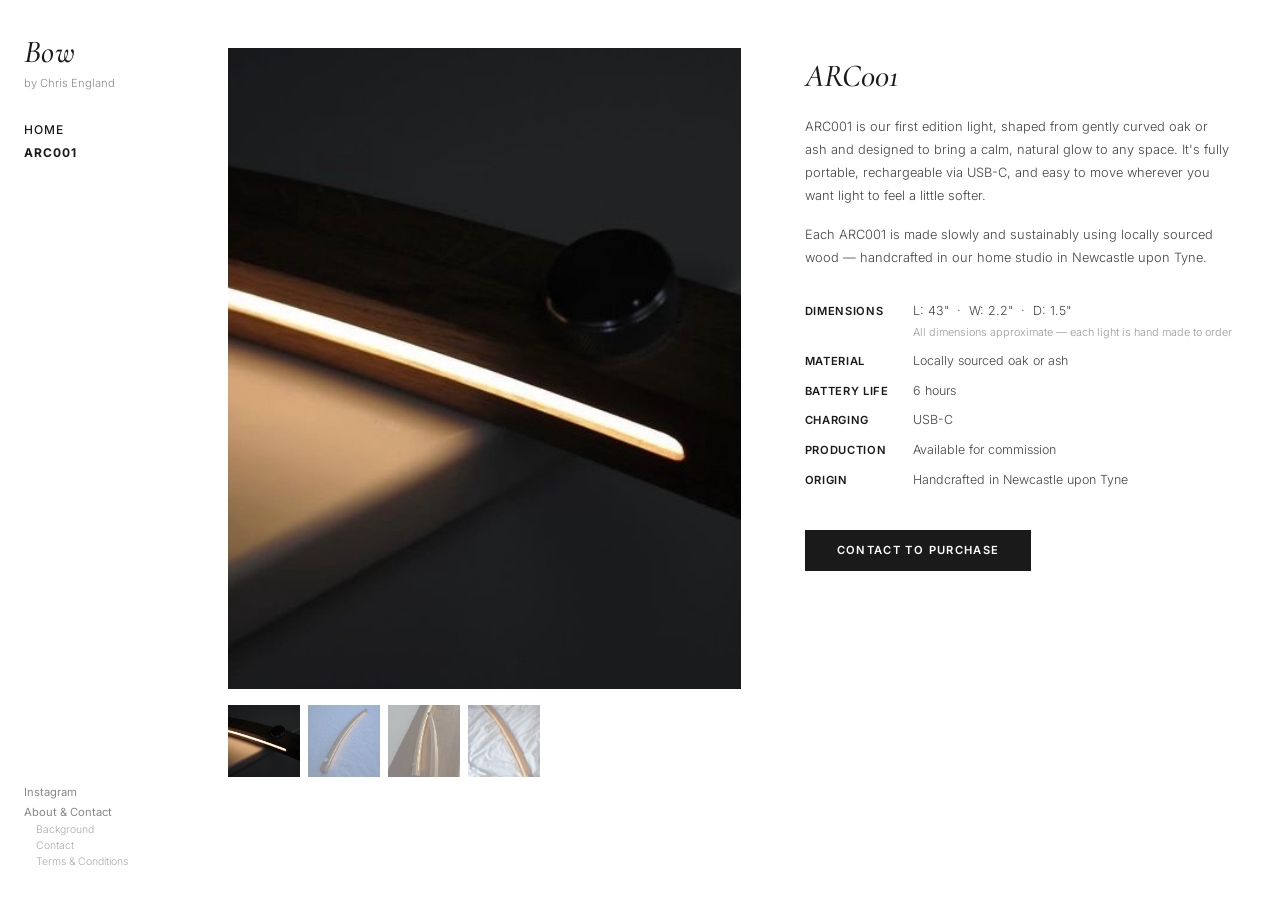
==== commit 7e189aa3: "Add About & Contact section — Background, Contact, Terms & Conditions pages - Updated nav with About" ====
--- a/arc001.html
+++ b/arc001.html
@@ -29,8 +29,17 @@
     </nav>
 
     <nav class="nav-secondary">
-      <a href="https://www.instagram.com/bowdesignuk?igsh=MWFjZWttdThmcTJocw%3D%3D" target="_blank" class="nav-link-small">Instagram</a>
-      <a href="mailto:contact@bowdesign.co.uk" class="nav-link-small">Contact</a>
+      <a href="https://www.instagram.com/bowdesignuk?utm_source=ig_web_button_share_sheet&igsh=ZDNlZDc0MzIxNw==" target="_blank" class="nav-link-small">Instagram</a>
+
+      <!-- About & Contact parent label with indented sub-links -->
+      <div class="nav-group">
+        <span class="nav-group-label">About &amp; Contact</span>
+        <div class="nav-group-items">
+          <a href="background.html" class="nav-link-sub">Background</a>
+          <a href="contact.html" class="nav-link-sub">Contact</a>
+          <a href="terms.html" class="nav-link-sub">Terms &amp; Conditions</a>
+        </div>
+      </div>
     </nav>
 
   </aside>
@@ -103,7 +112,7 @@
         </dl>
 
         <!-- Call to action -->
-        <a href="mailto:contact@bowdesign.co.uk" class="product-cta">
+        <a href="mailto:hello@wildernessyurts.com" class="product-cta">
           CONTACT TO PURCHASE
         </a>
 
--- a/style.css
+++ b/style.css
@@ -92,6 +92,212 @@
 }
 
 .nav-link-small:hover {
+  color: #1a1a1a;
+}
+
+/* ── Sub-navigation group (About & Contact parent) ── */
+.nav-group {
+  display: flex;
+  flex-direction: column;
+  gap: 0.2rem;
+}
+
+/* Parent label — styled same as other secondary links, not clickable */
+.nav-group-label {
+  font-size: 0.7rem;
+  font-weight: 400;
+  color: #888;
+  cursor: default;
+}
+
+/* Indented sub-links under the parent */
+.nav-group-items {
+  display: flex;
+  flex-direction: column;
+  gap: 0.2rem;
+  padding-left: 0.75rem;
+}
+
+.nav-link-sub {
+  font-size: 0.65rem;
+  font-weight: 300;
+  color: #aaa;
+  text-decoration: none;
+  transition: color 0.2s ease;
+}
+
+.nav-link-sub:hover,
+.nav-link-sub.active {
+  color: #1a1a1a;
+}
+
+/* ════════════════════════════════════════
+   ABOUT / BACKGROUND PAGE
+   Two-column: full-height sticky image left, text right
+════════════════════════════════════════ */
+.about-page {
+  margin-left: 180px;
+  width: calc(100% - 180px);
+  min-height: 100vh;
+  display: grid;
+  grid-template-columns: 1.2fr 1fr;
+}
+
+/* Image fills full viewport height and sticks as you scroll */
+.about-image {
+  height: 100vh;
+  position: sticky;
+  top: 0;
+  overflow: hidden;
+}
+
+.about-image img {
+  width: 100%;
+  height: 100%;
+  object-fit: cover;
+  display: block;
+}
+
+/* Text on the right side */
+.about-text {
+  padding: 4rem 3rem;
+}
+
+.about-title {
+  font-family: 'Cormorant Garamond', serif;
+  font-style: italic;
+  font-size: 1.6rem;
+  font-weight: 500;
+  color: #1a1a1a;
+  margin-bottom: 1.5rem;
+}
+
+.about-body {
+  font-size: 0.8rem;
+  font-weight: 300;
+  color: #444;
+  line-height: 1.9;
+}
+
+.about-body p + p {
+  margin-top: 1.2rem;
+}
+
+/* ════════════════════════════════════════
+   CONTACT PAGE
+   Two-column: full-height sticky image left, info right
+════════════════════════════════════════ */
+.contact-page {
+  margin-left: 180px;
+  width: calc(100% - 180px);
+  min-height: 100vh;
+  display: grid;
+  grid-template-columns: 1.2fr 1fr;
+}
+
+.contact-image {
+  height: 100vh;
+  position: sticky;
+  top: 0;
+  overflow: hidden;
+}
+
+.contact-image img {
+  width: 100%;
+  height: 100%;
+  object-fit: cover;
+  display: block;
+}
+
+.contact-content {
+  padding: 4rem 3rem;
+}
+
+.contact-heading {
+  font-family: 'Cormorant Garamond', serif;
+  font-style: italic;
+  font-size: 1.6rem;
+  font-weight: 500;
+  color: #1a1a1a;
+  margin-bottom: 1rem;
+}
+
+.contact-intro {
+  font-size: 0.78rem;
+  font-weight: 300;
+  color: #444;
+  line-height: 1.8;
+  margin-bottom: 2rem;
+}
+
+/* Contact detail lines */
+.contact-details {
+  display: flex;
+  flex-direction: column;
+  gap: 0.6rem;
+  margin-top: 1.5rem;
+}
+
+.contact-detail-label {
+  font-size: 0.65rem;
+  font-weight: 600;
+  letter-spacing: 0.08em;
+  text-transform: uppercase;
+  color: #1a1a1a;
+}
+
+.contact-detail-value {
+  font-size: 0.78rem;
+  font-weight: 300;
+  color: #444;
+  text-decoration: none;
+}
+
+.contact-detail-value:hover {
+  color: #1a1a1a;
+}
+
+/* ════════════════════════════════════════
+   TERMS & CONDITIONS PAGE
+   Full-width text, simple and readable
+════════════════════════════════════════ */
+.terms-page {
+  margin-left: 180px;
+  width: calc(100% - 180px);
+  padding: 4rem 5rem;
+  max-width: 860px;
+}
+
+.terms-page h1 {
+  font-family: 'Cormorant Garamond', serif;
+  font-style: italic;
+  font-size: 1.6rem;
+  font-weight: 500;
+  color: #1a1a1a;
+  margin-bottom: 2.5rem;
+}
+
+.terms-page h2 {
+  font-size: 0.7rem;
+  font-weight: 700;
+  letter-spacing: 0.07em;
+  text-transform: uppercase;
+  color: #1a1a1a;
+  margin-top: 2rem;
+  margin-bottom: 0.6rem;
+}
+
+.terms-page p {
+  font-size: 0.78rem;
+  font-weight: 300;
+  color: #444;
+  line-height: 1.9;
+  margin-bottom: 0.8rem;
+}
+
+.terms-page p strong,
+.terms-page p b {
+  font-weight: 600;
   color: #1a1a1a;
 }
 
@@ -326,4 +532,29 @@
     width: 56px;
     height: 56px;
   }
-}
+
+  /* About, contact, terms pages — single column on mobile */
+  .about-page,
+  .contact-page {
+    margin-left: 0;
+    width: 100%;
+    grid-template-columns: 1fr;
+  }
+
+  .about-image,
+  .contact-image {
+    height: 60vw;
+    position: relative;
+  }
+
+  .about-text,
+  .contact-content {
+    padding: 2rem 1.5rem;
+  }
+
+  .terms-page {
+    margin-left: 0;
+    width: 100%;
+    padding: 2rem 1.5rem;
+  }
+}
